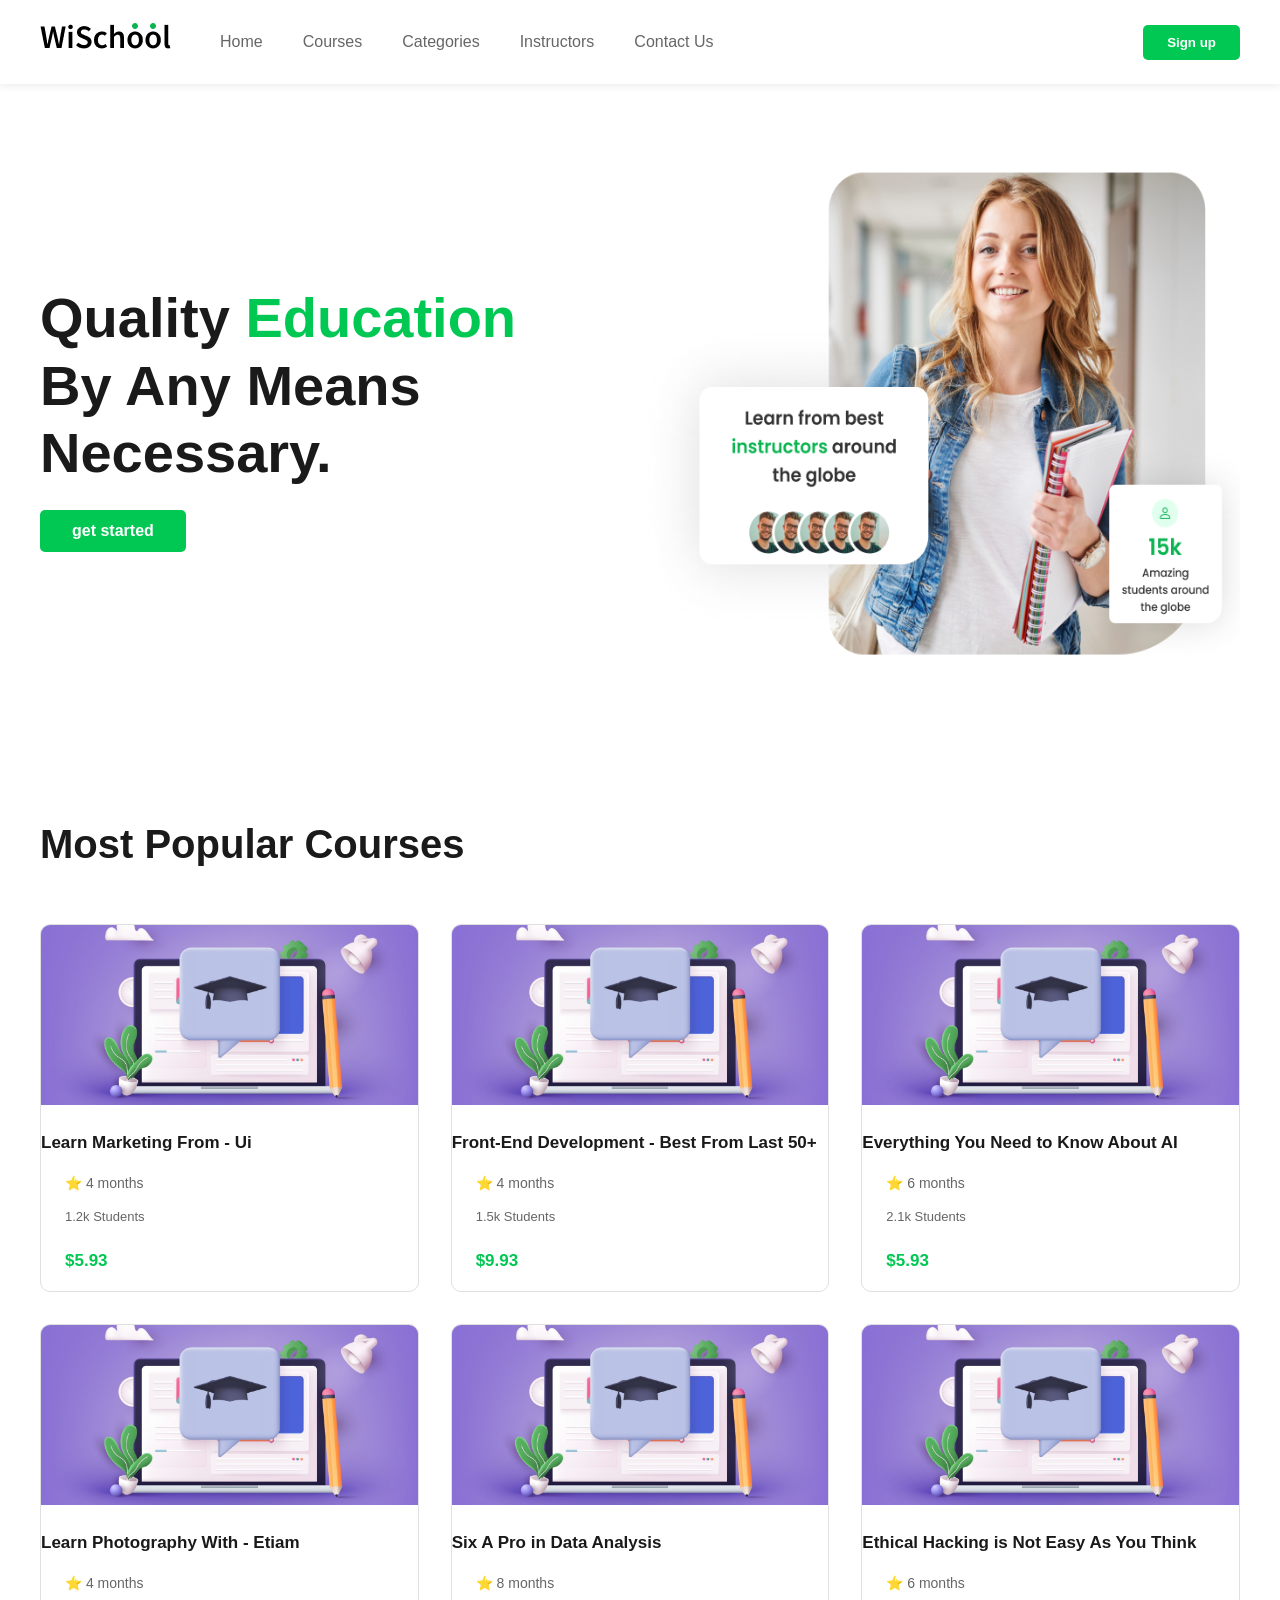
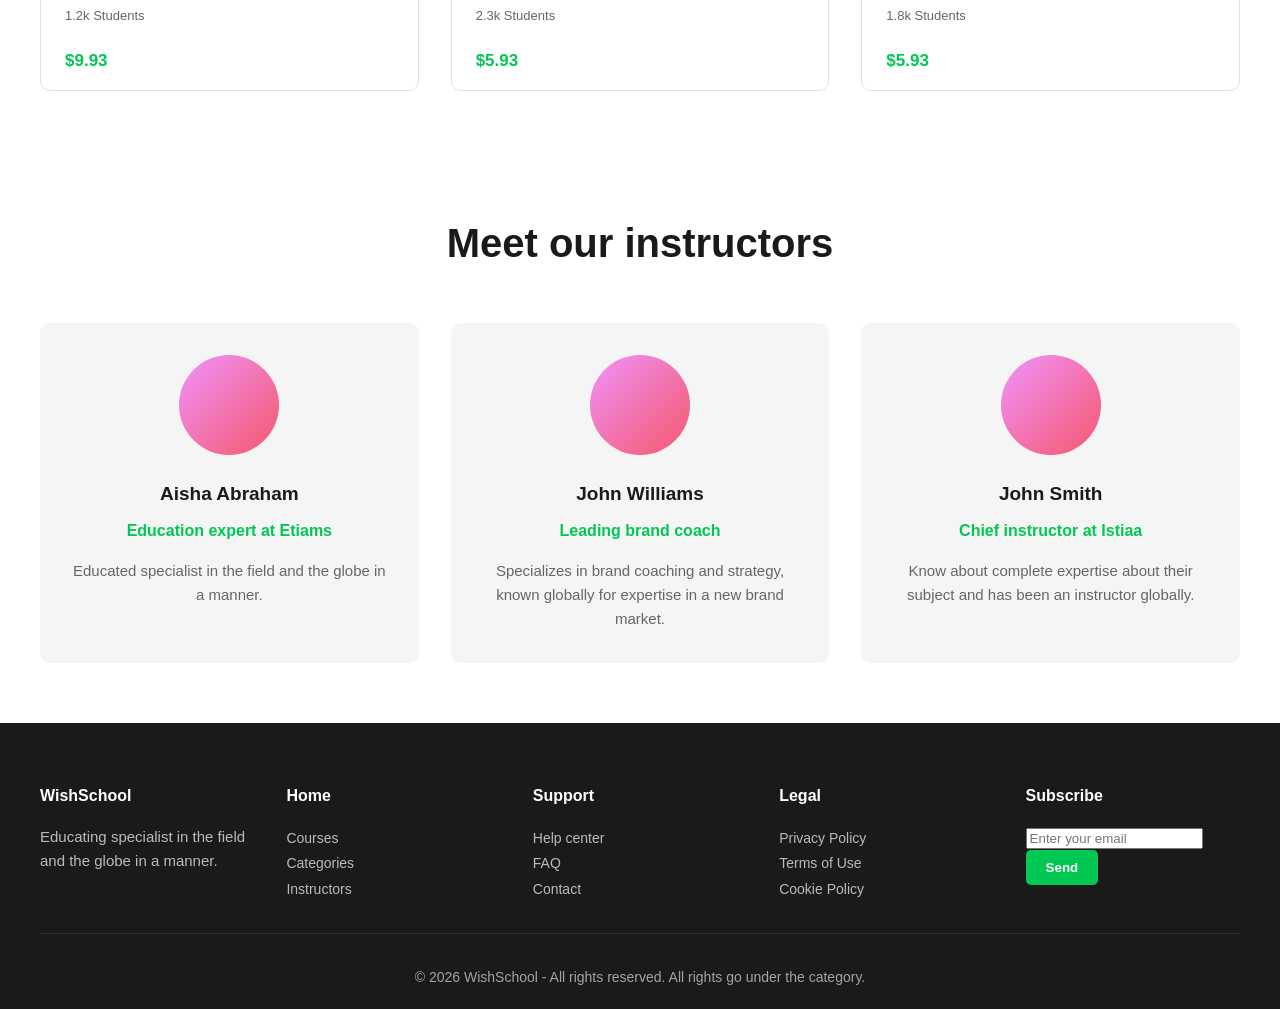
==== index.html @ b2c2f930 "first commit" ====
<!DOCTYPE html>
<html lang="en">
<head>
    <meta charset="UTF-8">
    <meta name="viewport" content="width=device-width, initial-scale=1.0">
    <title>WishSchool</title>
    <link rel="stylesheet" href="reset.css">
    <link rel="stylesheet" href="style.css">
</head>
<body>
    <header class="header">
        <div class="container">
            <div class="logo"><img src="images/logo.png" alt="logo"></div>
            <nav class="navbar">
                <a href="#">Home</a>
                <a href="#">Courses</a>
                <a href="#">Categories</a>
                <a href="#">Instructors</a>
                <a href="#">Contact Us</a>
            </nav>
             <button class="btn-signup">Sign up</button>
        </div>
    </header>
    <section class="hero">
        <div class="container">
            <div class="hero-content">
                <h1>Quality <span class="highlight">Education</span> By Any Means Necessary.</h1>
                <button class="btn-join">get started</button>
            </div>
            <div class="hero-image">
                <img src="images/1.png" alt="Education">
            </div>
        </div>
    </section>
    <section class="popular-courses" id="courses">
        <div class="container">
            <div class="section-header">
                <h2>Most Popular Courses</h2>
            </div>
            <div class="courses-grid">
                <div class="course-card">
                    <div class="course-image"><img src="images/Best-online-course-platforms.webp" alt=""></div>
                    <h4>Learn Marketing From - Ui</h4>
                    <p class="rating">⭐ 4 months</p>
                    <p class="students">1.2k Students</p>
                    <p class="price">$5.93</p>
                </div>
                <div class="course-card">
                    <div class="course-image"><img src="images/Best-online-course-platforms.webp" alt=""></div>
                    <h4>Front-End Development - Best From Last 50+</h4>
                    <p class="rating">⭐ 4 months</p>
                    <p class="students">1.5k Students</p>
                    <p class="price">$9.93</p>
                </div>
                <div class="course-card">
                    <div class="course-image"><img src="images/Best-online-course-platforms.webp" alt=""></div>
                    <h4>Everything You Need to Know About AI</h4>
                    <p class="rating">⭐ 6 months</p>
                    <p class="students">2.1k Students</p>
                    <p class="price">$5.93</p>
                </div>
                <div class="course-card">
                    <div class="course-image"><img src="images/Best-online-course-platforms.webp" alt=""></div>
                    <h4>Learn Photography With - Etiam</h4>
                    <p class="rating">⭐ 4 months</p>
                    <p class="students">1.2k Students</p>
                    <p class="price">$9.93</p>
                </div>
                <div class="course-card">
                    <div class="course-image"><img src="images/Best-online-course-platforms.webp" alt=""></div>
                    <h4>Six A Pro in Data Analysis</h4>
                    <p class="rating">⭐ 8 months</p>
                    <p class="students">2.3k Students</p>
                    <p class="price">$5.93</p>
                </div>
                <div class="course-card">
                    <div class="course-image"><img src="images/Best-online-course-platforms.webp" alt=""></div>
                    <h4>Ethical Hacking is Not Easy As You Think</h4>
                    <p class="rating">⭐ 6 months</p>
                    <p class="students">1.8k Students</p>
                    <p class="price">$5.93</p>
                </div>
            </div>
        </div>
    </section>
    <section class="instructors" id="instructors">
        <div class="container">
            <h2>Meet our instructors</h2>
            <div class="instructors-grid">
                <div class="instructor-card">
                    <div class="instructor-avatar"></div>
                    <h4>Aisha Abraham</h4>
                    <p>Education expert at Etiams</p>
                    <p class="bio">Educated specialist in the field and the globe in a manner.</p>
                </div>
                <div class="instructor-card">
                    <div class="instructor-avatar"></div>
                    <h4>John Williams</h4>
                    <p>Leading brand coach</p>
                    <p class="bio">Specializes in brand coaching and strategy, known globally for expertise in a new brand market.</p>
                </div>
                <div class="instructor-card">
                    <div class="instructor-avatar"></div>
                    <h4>John Smith</h4>
                    <p>Chief instructor at Istiaa</p>
                    <p class="bio">Know about complete expertise about their subject and has been an instructor globally.</p>
                </div>
            </div>
        </div>
    </section>
    <footer class="footer">
        <div class="container">
            <div class="footer-content">
                <div class="footer-section">
                    <h5>WishSchool</h5>
                    <p>Educating specialist in the field and the globe in a manner.</p>
                </div>
                <div class="footer-section">
                    <h5>Home</h5>
                    <ul>
                        <li><a href="#courses">Courses</a></li>
                        <li><a href="#categories">Categories</a></li>
                        <li><a href="#instructors">Instructors</a></li>
                    </ul>
                </div>
                <div class="footer-section">
                    <h5>Support</h5>
                    <ul>
                        <li><a href="#">Help center</a></li>
                        <li><a href="#">FAQ</a></li>
                        <li><a href="#">Contact</a></li>
                    </ul>
                </div>
                <div class="footer-section">
                    <h5>Legal</h5>
                    <ul>
                        <li><a href="#">Privacy Policy</a></li>
                        <li><a href="#">Terms of Use</a></li>
                        <li><a href="#">Cookie Policy</a></li>
                    </ul>
                </div>
                <div class="footer-section">
                    <h5>Subscribe</h5>
                    <form class="newsletter">
                        <input type="email" placeholder="Enter your email">
                        <button type="submit">Send</button>
                    </form>
                </div>
            </div>
            <div class="footer-bottom">
                <p>&copy; 2026 WishSchool - All rights reserved. All rights go under the category.</p>
            </div>
        </div>
    </footer>
</body>
</html>
---- style.css ----
body {
    font-family: 'Segoe UI', Tahoma, Geneva, Verdana, sans-serif;
    color: #1a1a1a;
    line-height: 1.6;
    background-color: #ffffff;
    
}
.container {
    max-width: 1200px;
    margin: 0 auto;
    padding: 0 20px;
}
h1 {
    font-size: 56px;
    font-weight: 700;
    margin-bottom: 24px;
    line-height: 1.2;
}
h2 {
    font-size: 40px;
    font-weight: 700;
    margin-bottom: 16px;
}
h3 {
    font-size: 28px;
    font-weight: 600;
}
h4 {
    font-size: 19px;
    font-weight: 600;
}
h5 {
    font-size: 16px;
    font-weight: 600;
}
.btn-secondary {
    background-color: #ffffff;
    color: #1a1a1a;
    border: 2px solid #e0e0e0;
    padding: 10px 28px;
    border-radius: 5px;
    font-size: 16px;
    font-weight: 600;
    cursor: pointer;
    transition: all 0.3s ease;
}
.btn-secondary:hover {
    border-color: #00C853;
    color: #00C853;
}
.btn-signup {
    background-color: #00C853;
    color: #ffffff;
    border: none;
    padding: 10px 24px;
    border-radius: 5px;
    font-weight: 600;
    cursor: pointer;
    transition: all 0.3s ease;
}
.btn-signup:hover {
    background-color: #00a847;
}
.header {
    background-color: #ffffff;
    padding: 16px 0;
    box-shadow: 0 2px 8px rgba(0, 0, 0, 0.08);
    position: sticky;
    top: 0;
    z-index: 100;
}
.header .container {
    display: flex;
    justify-content: space-between;
    align-items: center;
}
.logo {
    font-size: 24px;
    font-weight: 700;
    color: #1a1a1a;
}
.navbar {
    display: flex;
    gap: 40px;
    flex: 1;
    margin-left: 48px;
}
.navbar a {
    text-decoration: none;
    color: #666666;
    font-weight: 500;
    transition: color 0.3s ease;
}
.navbar a:hover {
    color: #00C853;
}
.hero {
    padding: 80px 0;
}
.hero .container {
    display: grid;
    grid-template-columns: 1fr 1fr;
    gap: 50px;
    align-items: center;
}
.hero-image img {
   width: 601px;
   height: 500px;
}
.hero-content {
  width: 90%;
}
.highlight {
    color: #00C853;
}
.btn-join {
    background-color: #00C853;
    color: #ffffff;
    border: none;
    padding: 12px 32px;
    border-radius: 5px;
    font-size: 16px;
    font-weight: 600;
    cursor: pointer;
    transition: all 0.3s ease;
}
.btn-join:hover {
    background-color: #00a847;
    transform: translateY(-2px);
    box-shadow: 0 4px 12px rgba(0, 200, 83, 0.3);
}
.section-header {
    display: flex;
    justify-content: space-between;
    align-items: center;
    margin-bottom: 48px;
}
.section-header h2 {
    margin-bottom: 0;
}
.popular-courses {
    padding: 60px 0;
    background-color: #ffffff;
}
.courses-grid {
    display: grid;
    grid-template-columns: repeat(3, 1fr);
    gap: 32px;
}
.course-card {
    background-color: #ffffff;
    border: 1px solid #e0e0e0;
    border-radius: 10px;
    overflow: hidden;
    transition: all 0.3s ease;
}
.course-card:hover {
    transform: translateY(-5px);
    box-shadow: 0 12px 24px rgba(0, 0, 0, 0.15);
}
.course-image {
    width: 100%;
    height: 180px;
    background: linear-gradient(135deg, #667eea 0%, #764ba2 100%);
}
.course-card img  {
    width: 100%;
    height: 100%;
    object-fit: cover;
}
.course-card h4 {
    padding-top: 24px;
    padding-bottom: 8px;
    font-size: 17px;
}
.course-card .rating {
    padding: 8px 24px;
    color: #666666;
    font-size: 14px;
}
.course-card .students {
    padding: 4px 24px;
    color: #666666;
    font-size: 13px;
}
.course-card .price {
    padding: 16px 24px;
    color: #00C853;
    font-weight: 700;
    font-size: 17px;
}
.instructors {
    padding: 60px 0;
    background-color: #ffffff;
}
.instructors h2 {
    text-align: center;
    margin-bottom: 48px;
}
.instructors-grid {
    display: grid;
    grid-template-columns: repeat(3, 1fr);
    gap: 32px;
}
.instructor-card {
    background-color: #f5f5f5;
    padding: 32px;
    border-radius: 10px;
    text-align: center;
    transition: all 0.3s ease;
}
.instructor-card:hover {
    background-color: #ffffff;
    box-shadow: 0 12px 24px rgba(0, 0, 0, 0.1);
}
.instructor-avatar {
    width: 100px;
    height: 100px;
    border-radius: 50%;
    background: linear-gradient(135deg, #f093fb 0%, #f5576c 100%);
    margin: 0 auto 24px;
}
.instructor-card h4 {
    margin-bottom: 8px;
}
.instructor-card > p:first-of-type {
    color: #00C853;
    font-weight: 600;
    margin-bottom: 16px;
}
.instructor-card .bio {
    color: #666666;
    font-size: 15px;
    line-height: 1.6;
}
.footer {
    background-color: #1a1a1a;
    color: #ffffff;
    padding: 60px 0 20px;
}
.footer-content {
    display: grid;
    grid-template-columns: repeat(5, 1fr);
    gap: 32px;
    margin-bottom: 32px;
    text-decoration: none;
}
.footer-content a {
    color: rgba(255, 255, 255, 0.7);
    text-decoration: none;
    font-size: 14px;
    transition: color 0.3s ease;
}
.footer-section h5 {
    color: #ffffff;
    margin-bottom: 16px;
}
.footer-section p {
    color: rgba(255, 255, 255, 0.7);
    font-size: 15px;
    line-height: 1.6;
}
.newsletter button {
    background-color: #00C853;
    color: #ffffff;
    border: none;
    padding: 10px 20px;
    border-radius: 5px;
    font-weight: 600;
    cursor: pointer;
    transition: all 0.3s ease;
}
.newsletter button:hover {
    background-color: #00a847;
}
.footer-bottom {
    text-align: center;
    padding-top: 32px;
    border-top: 1px solid rgba(255, 255, 255, 0.1);
    color: rgba(255, 255, 255, 0.6);
    font-size: 14px;
}
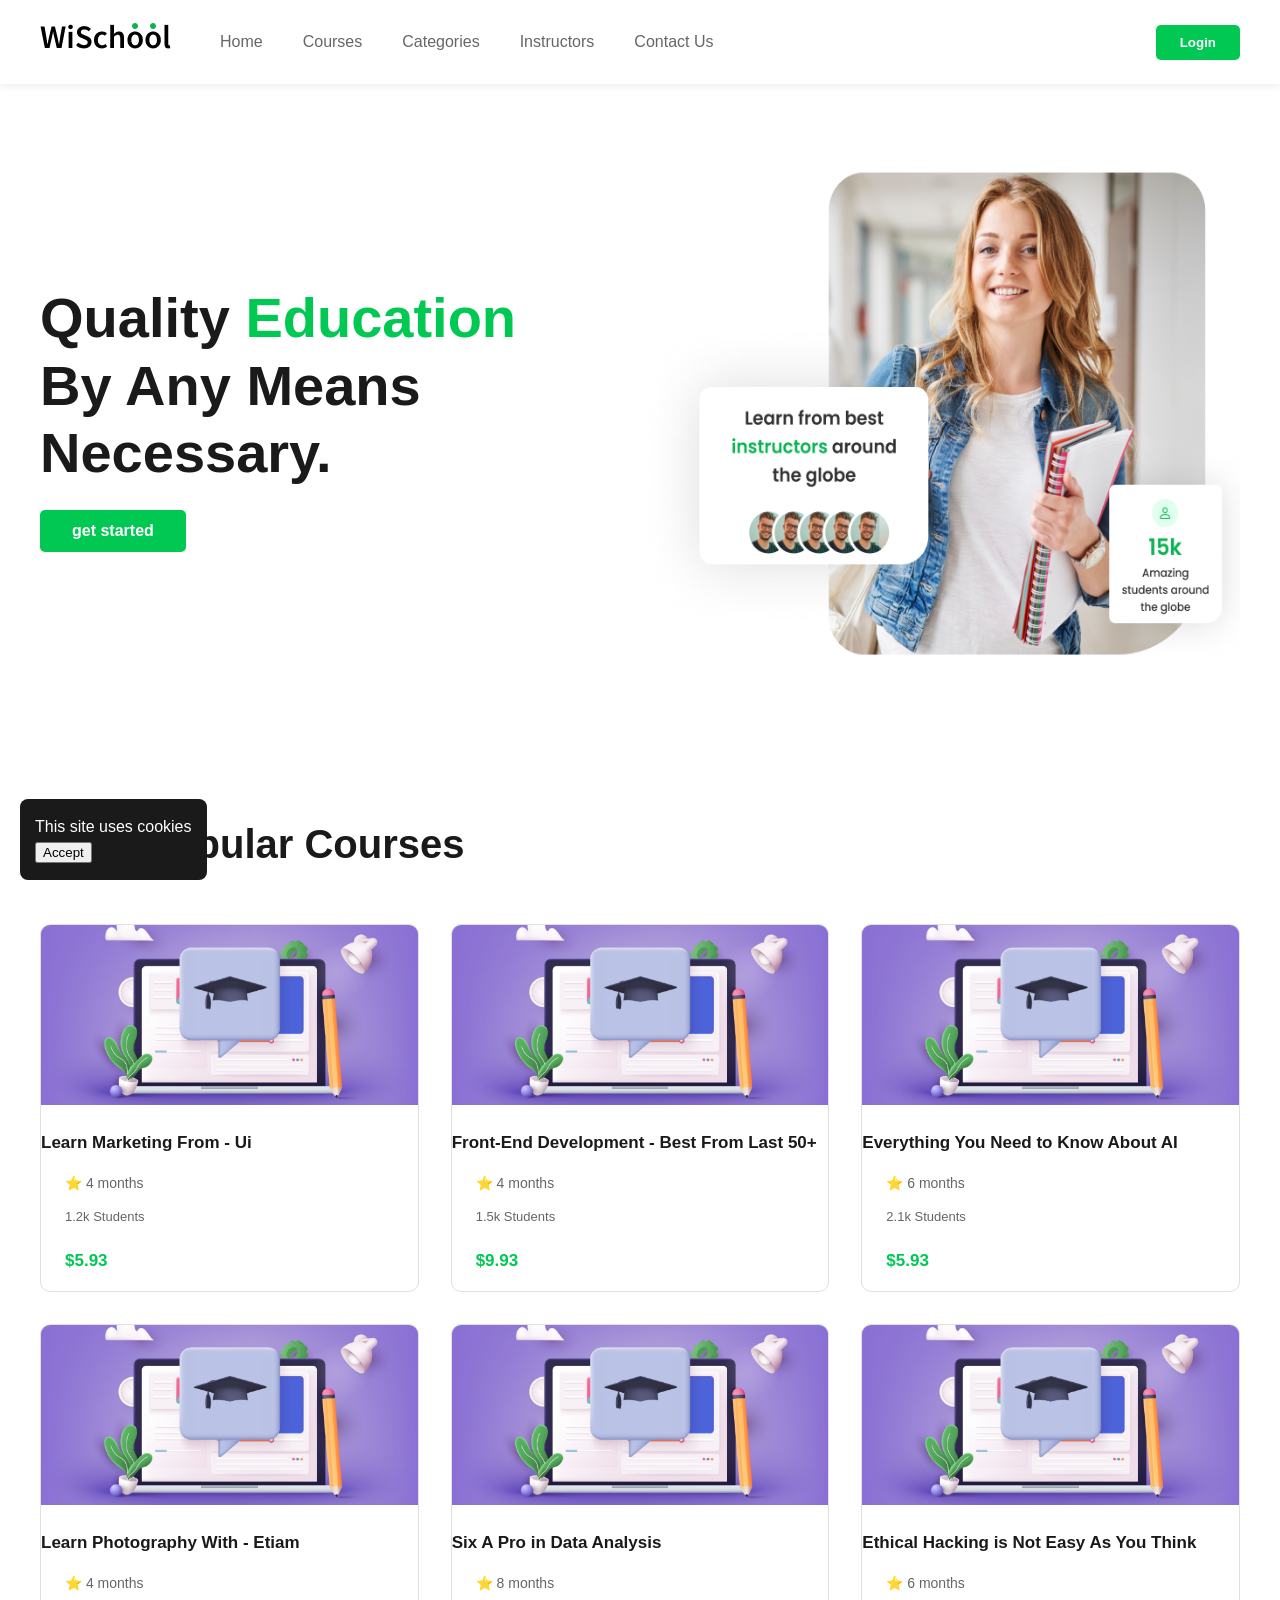
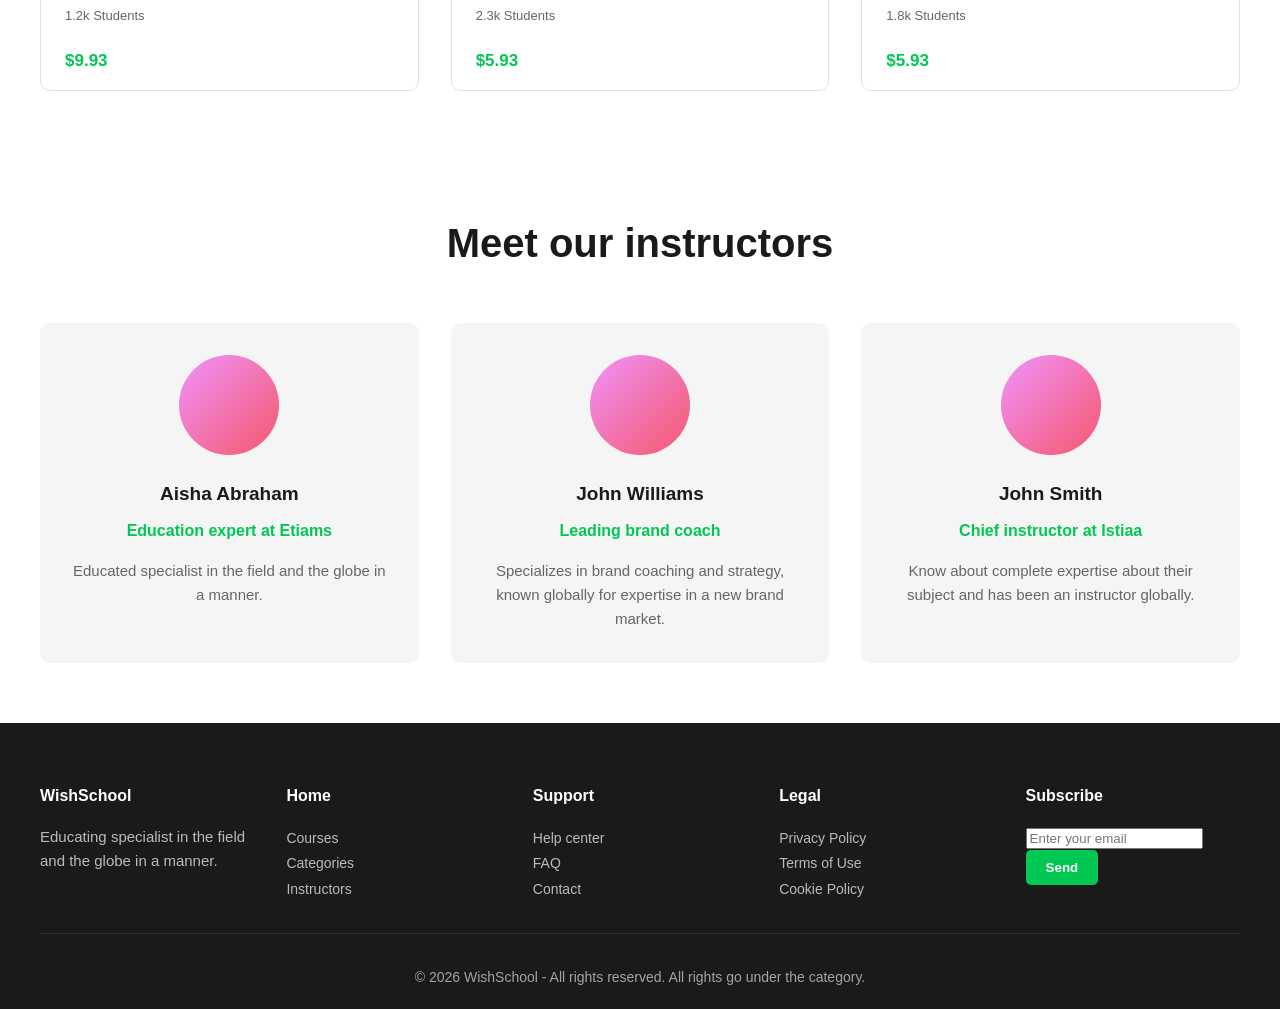
==== commit 4f8ec3b2: "Update index.html" ====
--- a/index.html
+++ b/index.html
@@ -11,6 +11,9 @@
     <header class="header">
         <div class="container">
             <div class="logo"><img src="images/logo.png" alt="logo"></div>
+            <div class="burger" id="burger">
+                     ☰
+</div>
             <nav class="navbar">
                 <a href="#">Home</a>
                 <a href="#">Courses</a>
@@ -18,7 +21,7 @@
                 <a href="#">Instructors</a>
                 <a href="#">Contact Us</a>
             </nav>
-             <button class="btn-signup">Sign up</button>
+             <button class="btn-signup"> <a href="login.html">Login</a></button>
         </div>
     </header>
     <section class="hero">
@@ -108,6 +111,10 @@
             </div>
         </div>
     </section>
+   <div class="cookie-banner" id="cookieBanner">
+  <p>This site uses cookies</p>
+  <button id="acceptCookies">Accept</button>
+</div>
     <footer class="footer">
         <div class="container">
             <div class="footer-content">
@@ -152,5 +159,6 @@
             </div>
         </div>
     </footer>
+    <script src="script.js"></script>
 </body>
-</html>+</html>
--- a/style.css
+++ b/style.css
@@ -33,6 +33,11 @@
     font-size: 16px;
     font-weight: 600;
 }
+.burger {
+  display: none;
+  font-size: 28px;
+  cursor: pointer;
+}
 .btn-secondary {
     background-color: #ffffff;
     color: #1a1a1a;
@@ -57,6 +62,10 @@
     font-weight: 600;
     cursor: pointer;
     transition: all 0.3s ease;
+}
+.btn-signup a {
+    color: #ffffff;
+    text-decoration: none;
 }
 .btn-signup:hover {
     background-color: #00a847;
@@ -280,4 +289,13 @@
     color: rgba(255, 255, 255, 0.6);
     font-size: 14px;
 }
+.cookie-banner {
+  position: fixed;
+  bottom: 20px;
+  left: 20px;
+  background: #1a1a1a;
+  color: white;
+  padding: 15px;
+  border-radius: 8px;
+}
 
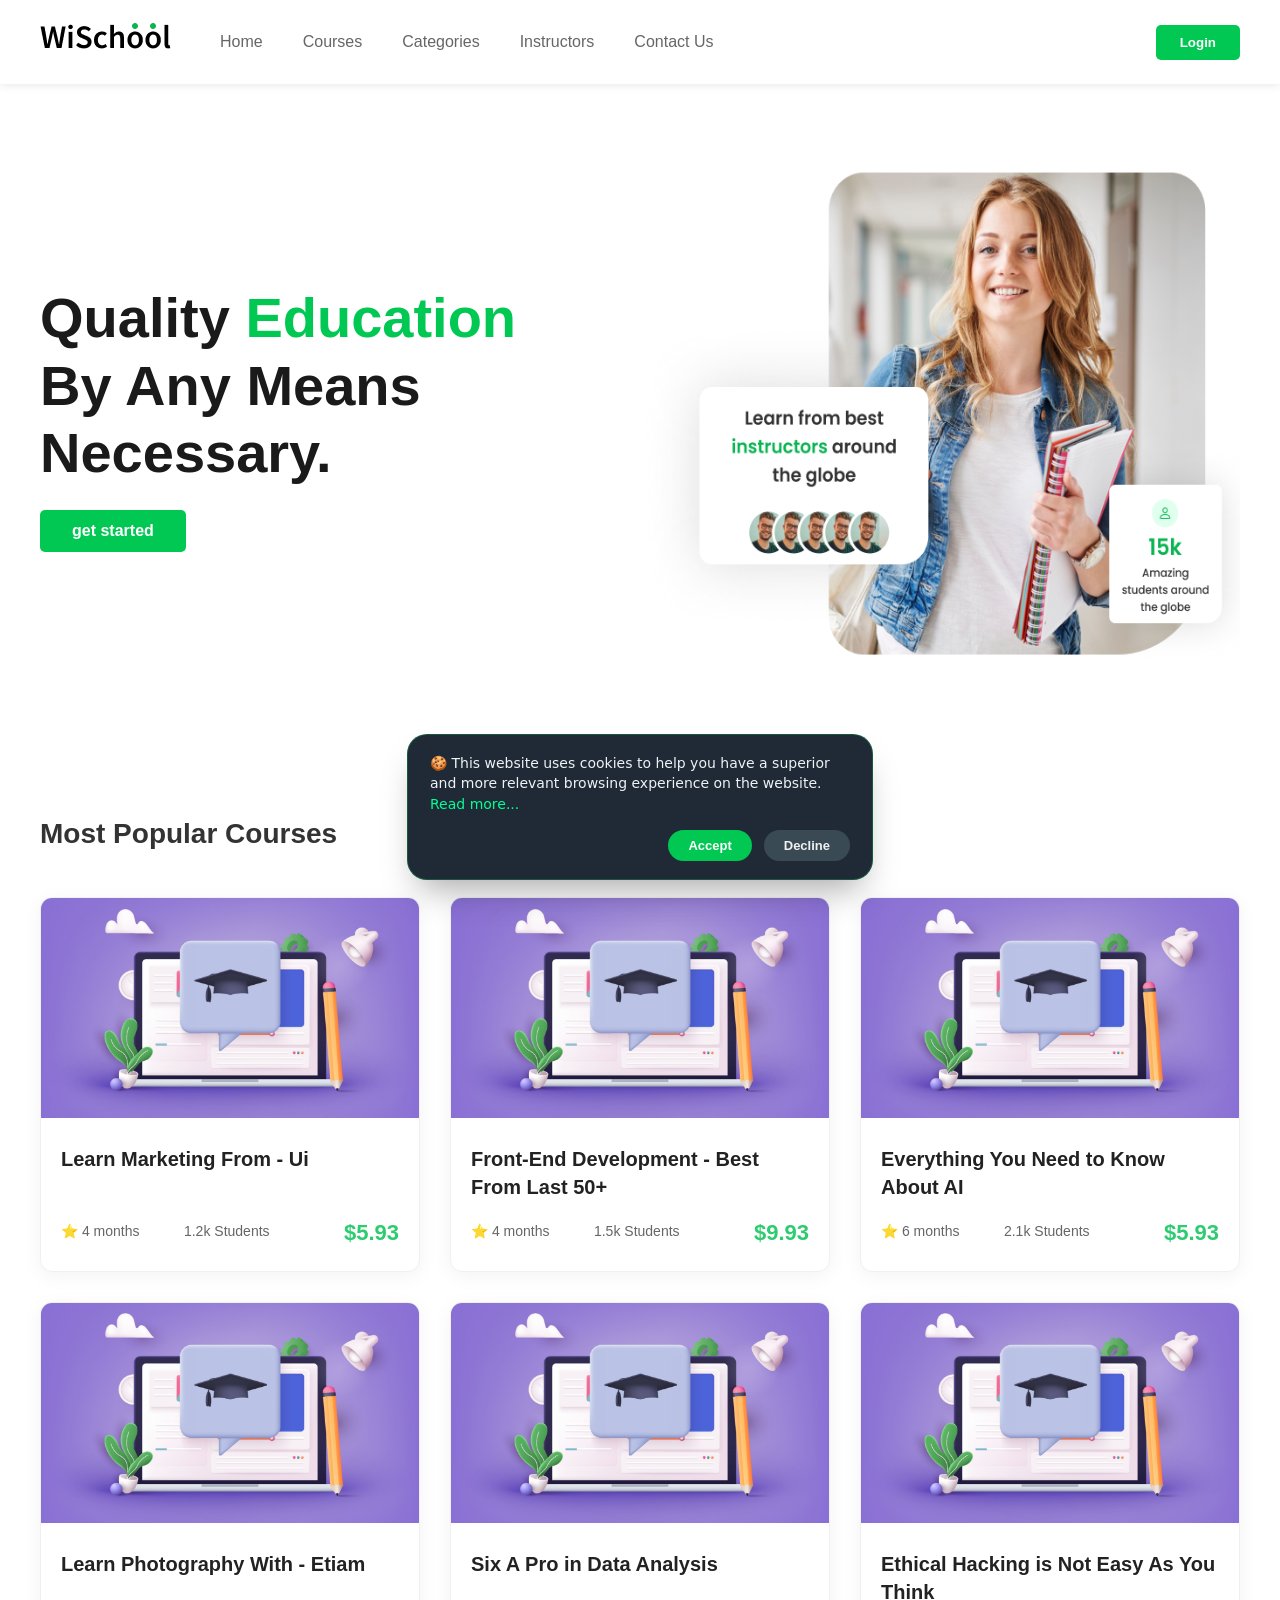
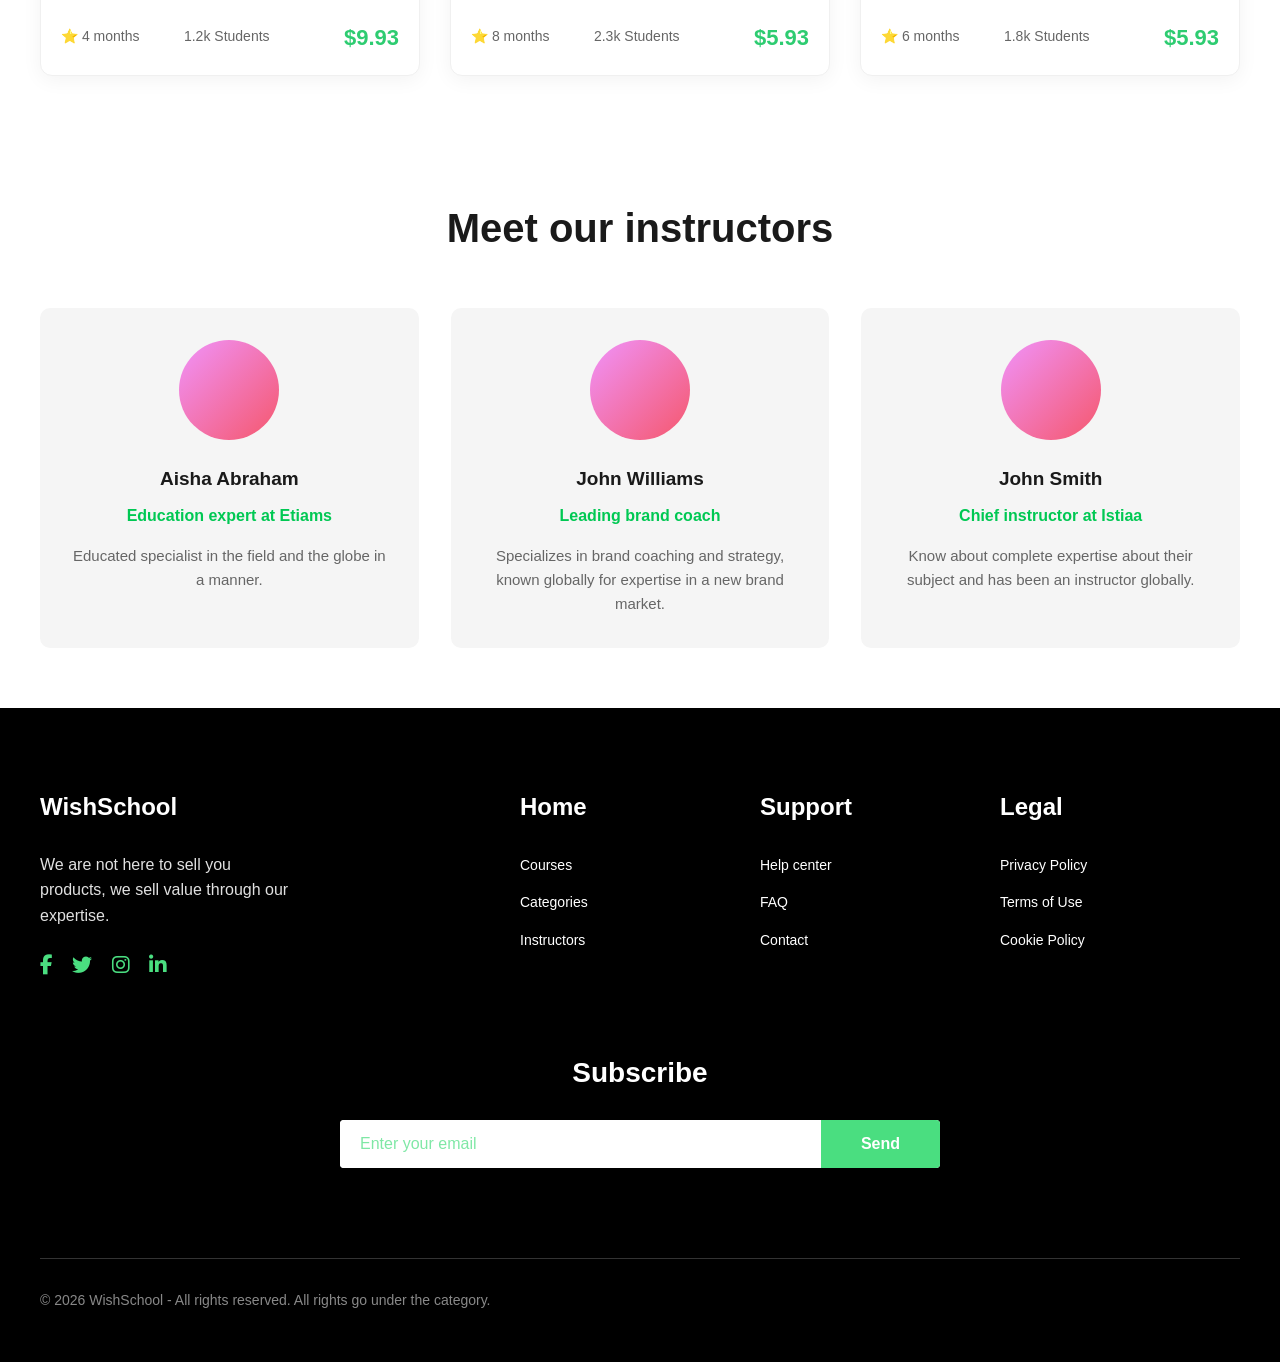
==== commit 6e972884: "Update index.html" ====
--- a/index.html
+++ b/index.html
@@ -4,25 +4,34 @@
     <meta charset="UTF-8">
     <meta name="viewport" content="width=device-width, initial-scale=1.0">
     <title>WishSchool</title>
+    <link rel="stylesheet" href="https://cdnjs.cloudflare.com/ajax/libs/font-awesome/6.5.1/css/all.min.css">
     <link rel="stylesheet" href="reset.css">
     <link rel="stylesheet" href="style.css">
+    <link rel="stylesheet" href="responsive.css">
 </head>
 <body>
-    <header class="header">
-        <div class="container">
-            <div class="logo"><img src="images/logo.png" alt="logo"></div>
-            <div class="burger" id="burger">
-                     ☰
-</div>
-            <nav class="navbar">
-                <a href="#">Home</a>
-                <a href="#">Courses</a>
-                <a href="#">Categories</a>
-                <a href="#">Instructors</a>
-                <a href="#">Contact Us</a>
-            </nav>
-             <button class="btn-signup"> <a href="login.html">Login</a></button>
-        </div>
+        <header class="header">
+  <div class="container header-inner">
+
+    <div class="logo">
+     <a href="index.html"><img src="images/logo.png" alt="logo"></a>    
+    </div>
+
+    <nav class="navbar">
+      <a href="#">Home</a>
+      <a href="#">Courses</a>
+      <a href="#">Categories</a>
+      <a href="#">Instructors</a>
+      <a href="#">Contact Us</a>
+    </nav>
+    <button class="btn-login">
+      <a href="login.html">Login</a>
+    </button>
+
+    <div class="burger" id="burger"><i class="fa-solid fa-bars"></i></div>
+
+  </div>
+          
     </header>
     <section class="hero">
         <div class="container">
@@ -111,23 +120,30 @@
             </div>
         </div>
     </section>
-   <div class="cookie-banner" id="cookieBanner">
-  <p>This site uses cookies</p>
-  <button id="acceptCookies">Accept</button>
-</div>
+  
     <footer class="footer">
+        
         <div class="container">
             <div class="footer-content">
                 <div class="footer-section">
+                    
                     <h5>WishSchool</h5>
-                    <p>Educating specialist in the field and the globe in a manner.</p>
+                    <p>We are not here to sell you products, we sell value through our expertise.</p>
+                    <div class="social-icons">
+                        <a href="#"><i class="fab fa-facebook-f"></i></a>
+        <a href="#"><i class="fab fa-twitter"></i></a>
+        <a href="#"><i class="fab fa-instagram"></i></a>
+        <a href="#"><i class="fab fa-linkedin-in"></i></a>
+   
+</div>
                 </div>
+                
                 <div class="footer-section">
                     <h5>Home</h5>
                     <ul>
-                        <li><a href="#courses">Courses</a></li>
-                        <li><a href="#categories">Categories</a></li>
-                        <li><a href="#instructors">Instructors</a></li>
+                        <li><a href="#">Courses</a></li>
+                        <li><a href="#">Categories</a></li>
+                        <li><a href="#">Instructors</a></li>
                     </ul>
                 </div>
                 <div class="footer-section">
@@ -138,6 +154,7 @@
                         <li><a href="#">Contact</a></li>
                     </ul>
                 </div>
+                
                 <div class="footer-section">
                     <h5>Legal</h5>
                     <ul>
@@ -159,6 +176,15 @@
             </div>
         </div>
     </footer>
+    <div id="cookieBanner" class="cookie-consent-banner" style="display: flex;">
+    <p>🍪 This website uses cookies to help you have a superior and more relevant browsing experience on the website. <a href="#" id="readMoreLink">Read more...</a></p>
+    <div class="cookie-buttons">
+        <button id="acceptCookiesBtn" class="btn-accept">Accept</button>
+        <button id="declineCookiesBtn" class="btn-decline">Decline</button>
+    </div>
+</div>
+    
+  <button id="scrollTopBtn"><i class="fa-solid fa-circle-arrow-up"></i></button>
     <script src="script.js"></script>
 </body>
 </html>
--- a/style.css
+++ b/style.css
@@ -3,6 +3,7 @@
     color: #1a1a1a;
     line-height: 1.6;
     background-color: #ffffff;
+    text-decoration: none;
     
 }
 .container {
@@ -38,22 +39,7 @@
   font-size: 28px;
   cursor: pointer;
 }
-.btn-secondary {
-    background-color: #ffffff;
-    color: #1a1a1a;
-    border: 2px solid #e0e0e0;
-    padding: 10px 28px;
-    border-radius: 5px;
-    font-size: 16px;
-    font-weight: 600;
-    cursor: pointer;
-    transition: all 0.3s ease;
-}
-.btn-secondary:hover {
-    border-color: #00C853;
-    color: #00C853;
-}
-.btn-signup {
+.btn-login{
     background-color: #00C853;
     color: #ffffff;
     border: none;
@@ -63,13 +49,19 @@
     cursor: pointer;
     transition: all 0.3s ease;
 }
+.btn-login a {
+    color: #ffffff;
+    text-decoration: none;
+}
+.btn-login:hover {
+background-color: rgb(9, 248, 112);   
+}
 .btn-signup a {
     color: #ffffff;
     text-decoration: none;
 }
 .btn-signup:hover {
-    background-color: #00a847;
-}
+    background-color: #00a847;}
 .header {
     background-color: #ffffff;
     padding: 16px 0;
@@ -150,53 +142,76 @@
 .popular-courses {
     padding: 60px 0;
     background-color: #ffffff;
+    font-family: 'Arial', sans-serif;
+}
+
+.container {
+    max-width: 1200px;
+    margin: 0 auto;
+    padding: 0 15px;
+}
+.section-header {
+    display: flex;
+    justify-content: space-between;
+    align-items: center;
+    margin-bottom: 40px;
+}
+.section-header h2 {
+    font-size: 28px;
+    color: #333;
+    font-weight: 700;
 }
 .courses-grid {
     display: grid;
-    grid-template-columns: repeat(3, 1fr);
-    gap: 32px;
+    grid-template-columns: repeat(auto-fit, minmax(350px, 1fr));
+    gap: 30px;
 }
 .course-card {
-    background-color: #ffffff;
-    border: 1px solid #e0e0e0;
-    border-radius: 10px;
+    background: #fff;
+    border-radius: 12px;
     overflow: hidden;
-    transition: all 0.3s ease;
+    box-shadow: 0 4px 20px rgba(0, 0, 0, 0.05);
+    padding-bottom: 20px;
+    border: 1px solid #f0f0f0;
+    transition: transform 0.3s ease;
 }
 .course-card:hover {
     transform: translateY(-5px);
-    box-shadow: 0 12px 24px rgba(0, 0, 0, 0.15);
-}
-.course-image {
+}
+.course-image img {
     width: 100%;
-    height: 180px;
-    background: linear-gradient(135deg, #667eea 0%, #764ba2 100%);
-}
-.course-card img  {
-    width: 100%;
-    height: 100%;
+    height: 220px;
     object-fit: cover;
 }
 .course-card h4 {
-    padding-top: 24px;
-    padding-bottom: 8px;
-    font-size: 17px;
-}
-.course-card .rating {
-    padding: 8px 24px;
-    color: #666666;
+    padding: 20px 20px 10px 20px;
+    font-size: 20px;
+    line-height: 1.4;
+    color: #222;
+    min-height: 60px;
+}
+.course-card .rating, 
+.course-card .students {
+    display: inline-block;
+    padding: 0 20px;
     font-size: 14px;
-}
-.course-card .students {
-    padding: 4px 24px;
-    color: #666666;
-    font-size: 13px;
+    color: #666;
+    margin: 5px 0;
+}
+.course-card .rating::before {
+    color: #2ecc71;
 }
 .course-card .price {
-    padding: 16px 24px;
-    color: #00C853;
-    font-weight: 700;
-    font-size: 17px;
+    float: right;
+    padding-right: 20px;
+    font-weight: bold;
+    font-size: 22px;
+    color: #2ecc71; 
+}
+.course-card::after {
+    content: "";
+    display: table;
+    clear: both;
 }
 .instructors {
     padding: 60px 0;
@@ -243,51 +258,10 @@
     line-height: 1.6;
 }
 .footer {
-    background-color: #1a1a1a;
-    color: #ffffff;
-    padding: 60px 0 20px;
-}
-.footer-content {
-    display: grid;
-    grid-template-columns: repeat(5, 1fr);
-    gap: 32px;
-    margin-bottom: 32px;
-    text-decoration: none;
-}
-.footer-content a {
-    color: rgba(255, 255, 255, 0.7);
-    text-decoration: none;
-    font-size: 14px;
-    transition: color 0.3s ease;
-}
-.footer-section h5 {
-    color: #ffffff;
-    margin-bottom: 16px;
-}
-.footer-section p {
-    color: rgba(255, 255, 255, 0.7);
-    font-size: 15px;
-    line-height: 1.6;
-}
-.newsletter button {
-    background-color: #00C853;
-    color: #ffffff;
-    border: none;
-    padding: 10px 20px;
-    border-radius: 5px;
-    font-weight: 600;
-    cursor: pointer;
-    transition: all 0.3s ease;
-}
-.newsletter button:hover {
-    background-color: #00a847;
-}
-.footer-bottom {
-    text-align: center;
-    padding-top: 32px;
-    border-top: 1px solid rgba(255, 255, 255, 0.1);
-    color: rgba(255, 255, 255, 0.6);
-    font-size: 14px;
+    background-color: #000000; 
+    color: #ffffff;
+    padding: 80px 0 50px 0;
+    font-family: 'Arial', sans-serif;
 }
 .cookie-banner {
   position: fixed;
@@ -299,3 +273,200 @@
   border-radius: 8px;
 }
 
+.container {
+    max-width: 1200px;
+    margin: 0 auto;
+    padding: 0 20px;
+}
+.footer-content {
+    display: flex;
+    justify-content: space-between;
+    flex-wrap: wrap;
+    margin-bottom: 60px;
+}
+.footer-section {
+    flex: 1;
+    min-width: 150px;
+    margin-bottom: 30px;
+}
+.footer-section:first-child {
+    flex: 2;
+}
+
+.footer-section h5 {
+    font-size: 24px;
+    margin-bottom: 25px;
+    font-weight: bold;
+}
+.footer-section p {
+    font-size: 16px;
+    line-height: 1.6;
+    color: #e0e0e0;
+    max-width: 250px;
+}
+.footer-section ul {
+    list-style: none;
+    padding: 0;
+}
+.footer-section ul li {
+    margin-bottom: 12px;
+}
+.footer-section ul li a {
+    color: #ffffff;
+    text-decoration: none;
+    font-size: 14px;
+    transition: color 0.3s;
+}
+.footer-section ul li a:hover {
+    color: #4ade80; 
+}
+.footer-section:last-child {
+    width: 100%;
+    flex: none;
+    text-align: center;
+    margin-top: 40px;
+}
+.footer-section:last-child h5 {
+    font-size: 28px;
+    margin-bottom: 25px;
+}
+.newsletter {
+    display: flex;
+    max-width: 600px;
+    margin: 0 auto;
+    background: #fff;
+    border-radius: 4px;
+    overflow: hidden;
+}
+.newsletter input {
+    flex: 1;
+    padding: 15px 20px;
+    border: none;
+    outline: none;
+    font-size: 16px;
+    color: #4ade80;
+}
+.newsletter input::placeholder {
+    color: #4ade80;
+    opacity: 0.7;
+}
+.newsletter button {
+    background-color: #4ade80; /* ღია მწვანე ფერი */
+    color: #fff;
+    padding: 0 40px;
+    border: none;
+    cursor: pointer;
+    font-size: 16px;
+    font-weight: bold;
+    transition: background 0.3s;
+}
+.newsletter button:hover {
+    background-color: #38c172;
+}
+.footer-bottom {
+    border-top: 1px solid #333;
+    padding-top: 30px;
+    text-align: left;
+    font-size: 14px;
+    color: #888;
+}
+.social-icons {
+    margin-top: 20px;
+}
+.social-icons a {
+    color: #4ade80;
+    font-size: 20px;
+    margin-right: 15px;
+    text-decoration: none;
+}
+.social-icons a:hover  {
+    color: white;
+}
+#scrollTopBtn {
+  position: fixed;
+  bottom: 20px;
+  right: 20px;
+  width: 50px;
+  height: 50px;
+  border: none;
+  border-radius: 50%;
+  background-color: #1a1a1a;
+  color: white;
+  font-size: 20px;
+  cursor: pointer;
+  display: none;
+  box-shadow: 0 4px 10px rgba(0,0,0,0.3);
+  transition: 0.3s;
+}
+
+#scrollTopBtn:hover {
+  background-color: #444;
+  transform: scale(1.1);
+}
+.cookie-consent-banner {
+    position: fixed;
+    bottom: 20px;
+    left: 50%;
+    transform: translateX(-50%);
+    width: auto;
+    min-width: 280px;
+    max-width: 420px;
+    background: #1f2a36;
+    backdrop-filter: blur(2px);
+    color: #f0f0f0;
+    padding: 18px 22px;
+    border-radius: 20px;
+    display: flex;
+    flex-direction: column;
+    gap: 16px;
+    box-shadow: 0 20px 35px -12px rgba(0,0,0,0.35);
+    z-index: 10000;
+    border: 1px solid rgba(0,200,83,0.3);
+    font-family: 'Segoe UI', system-ui;
+}
+.cookie-consent-banner p {
+    margin: 0;
+    font-size: 14px;
+    line-height: 1.45;
+    color: #eef2f5;
+}
+.cookie-consent-banner a {
+    color: #00ff95;
+    text-decoration: none;
+    font-weight: 500;
+}
+.cookie-consent-banner a:hover {
+    text-decoration: underline;
+}
+.cookie-buttons {
+    display: flex;
+    gap: 12px;
+    justify-content: flex-end;
+}
+.cookie-buttons button {
+    border: none;
+    padding: 8px 20px;
+    border-radius: 40px;
+    font-weight: 600;
+    font-size: 13px;
+    cursor: pointer;
+    transition: 0.2s;
+}
+.btn-accept {
+    background-color: #00C853;
+    color: white;
+}
+.btn-accept:hover {
+    background-color: #00a847;
+    transform: scale(1.02);
+}
+.btn-decline {
+    background-color: #3a4a55;
+    color: #f0f0f0;
+}
+.btn-decline:hover {
+    background-color: #4f5f6b;
+}   
+
+
+
